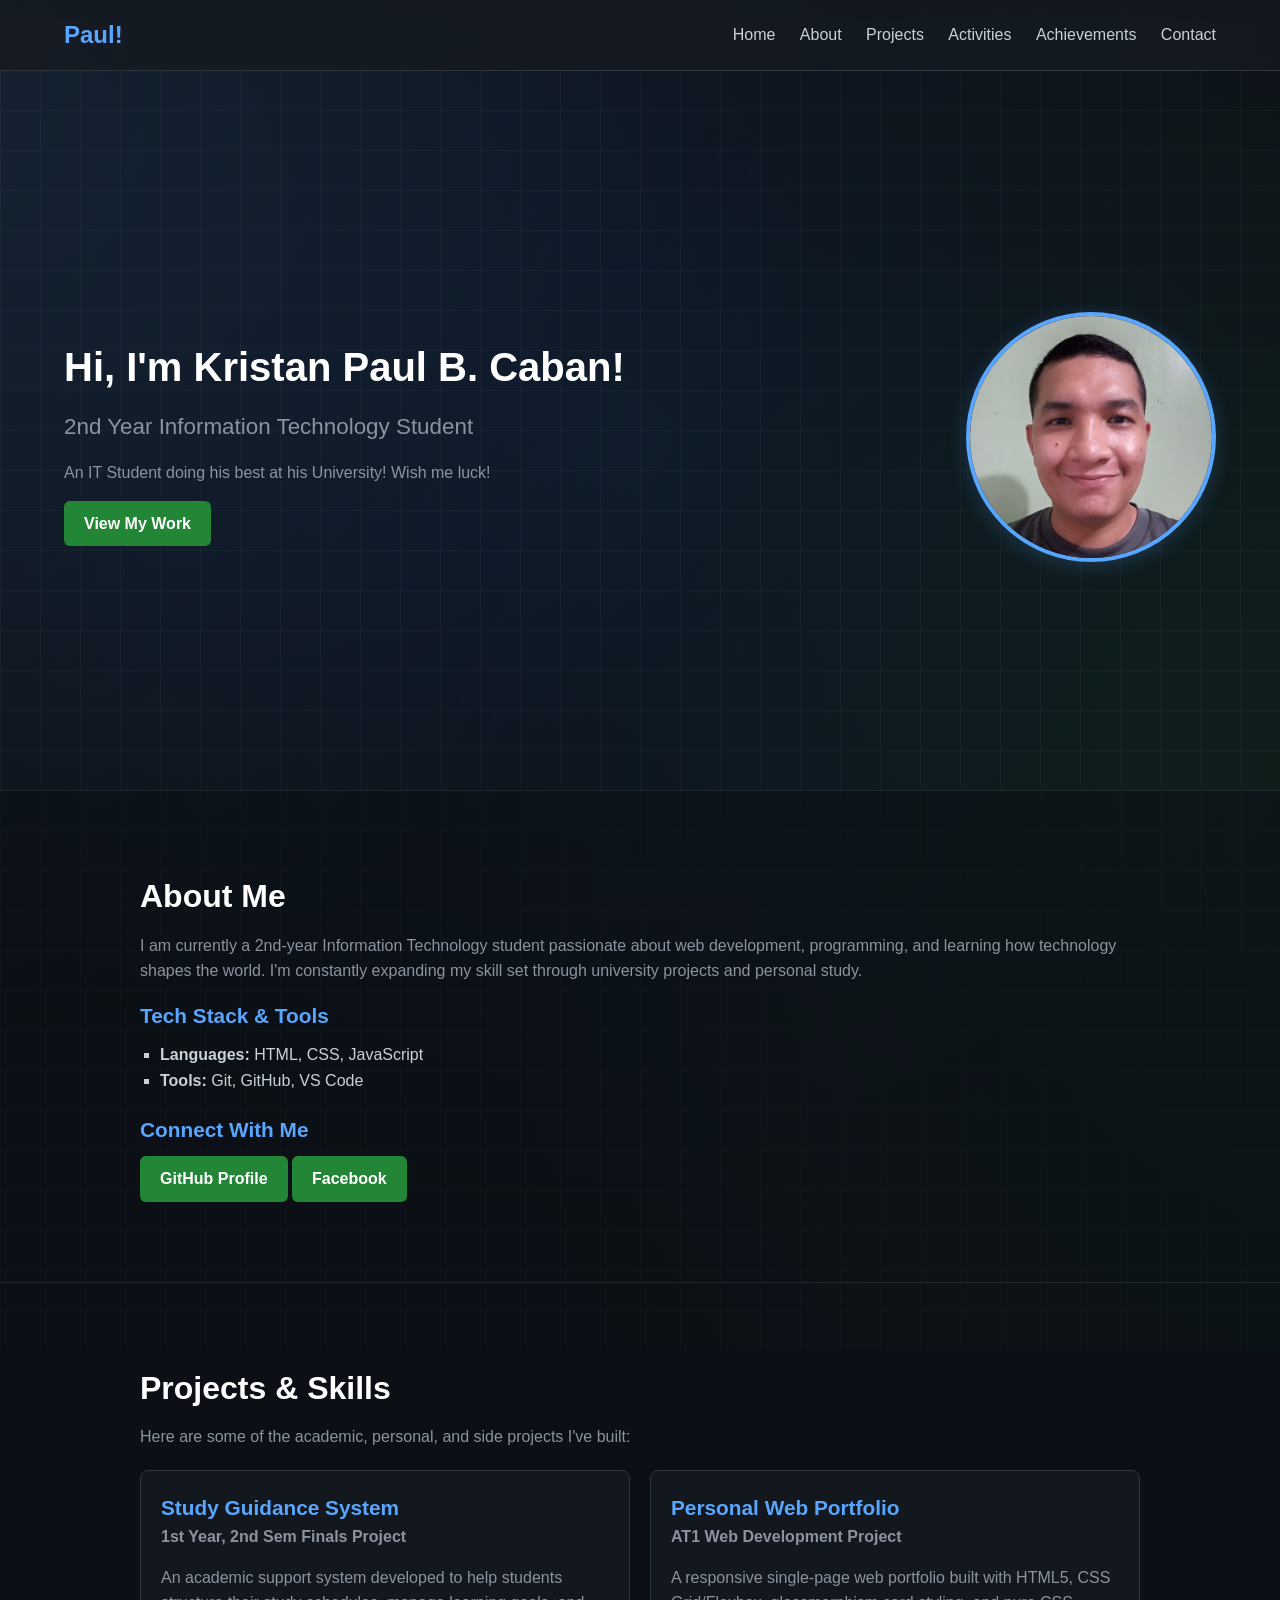
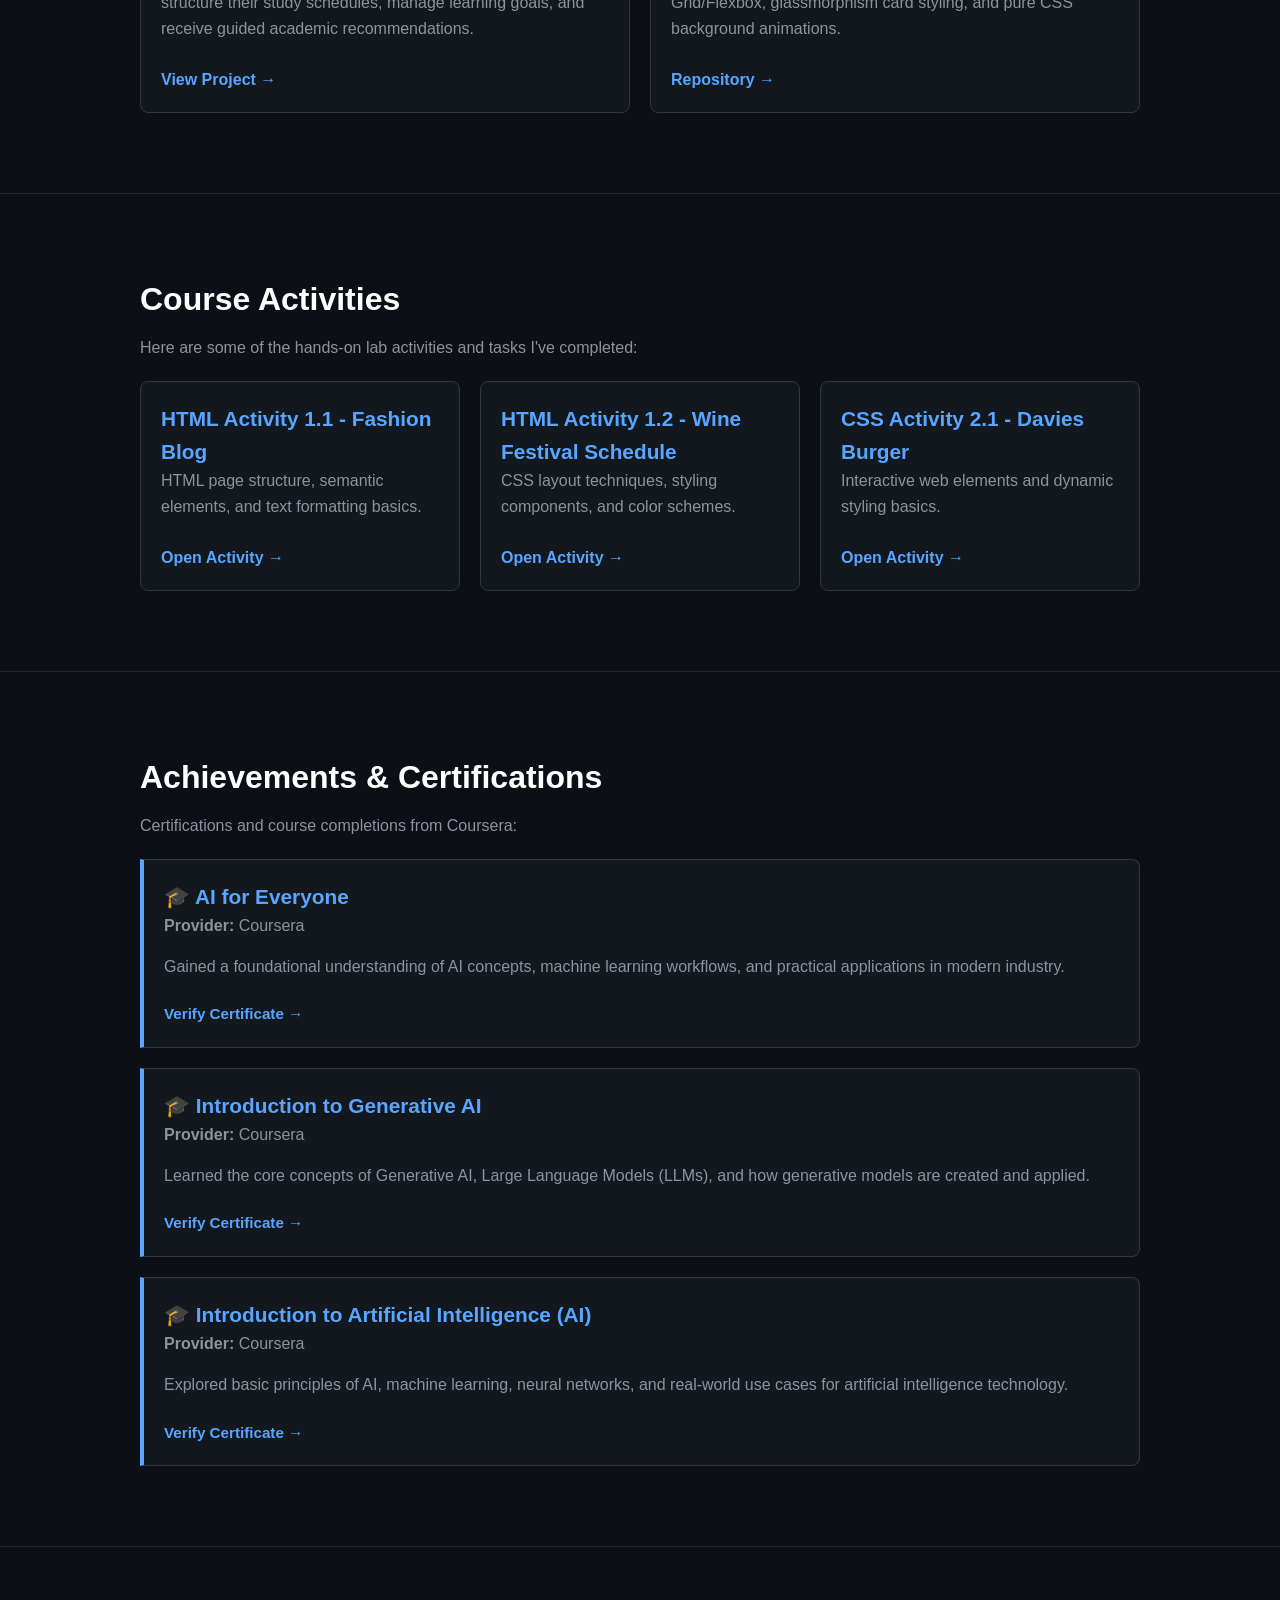
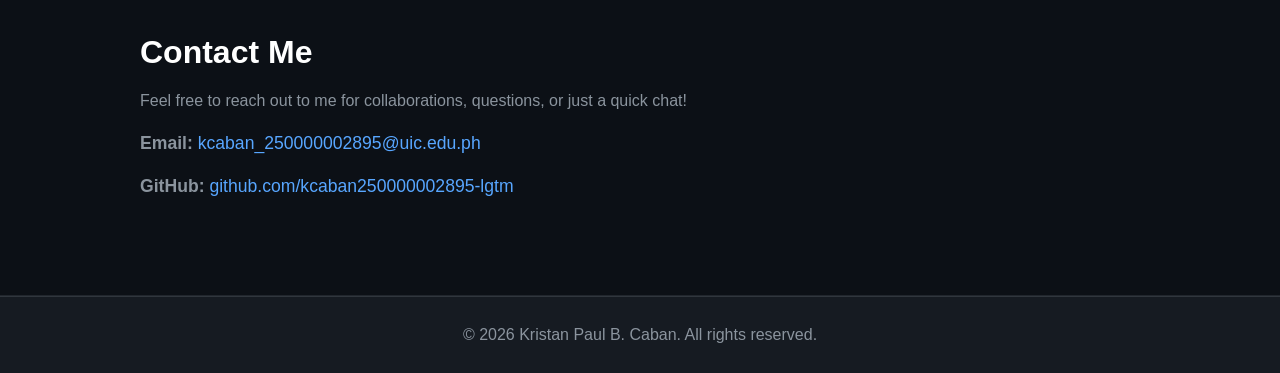
==== index.html @ f0f9d0f1 "Update social links and activity titles in index.html Updated LinkedIn and Facebook links, and modif" ====
<!DOCTYPE html>
<html lang="en">
<head>
  <meta charset="UTF-8" />
  <meta name="viewport" content="width=device-width, initial-scale=1.0" />
  <title>Kristan Paul B. Caban | Portfolio</title>
  <link rel="stylesheet" href="./style.css" />
</head>
<body>

  <header>
    <a href="#home" class="logo">Paul!</a>
 <nav>
   <a href="#home">Home</a>
   <a href="#about">About</a>
   <a href="#projects">Projects</a>
   <a href="#activities">Activities</a>
   <a href="#achievements">Achievements</a>
   <a href="#contact">Contact</a>
 </nav>
  </header>

  <main>
    <section id="home" class="hero-section">
      <div class="hero-text">
        <h1>Hi, I'm Kristan Paul B. Caban!</h1>
        <h3>2nd Year Information Technology Student</h3>
        <p>An IT Student doing his best at his University! Wish me luck!</p>
        <a href="#activities" class="btn">View My Work</a>
      </div>

      <div class="hero-image">
        <img src="unnamed.jpg" alt="Kristan Paul B. Caban Profile Picture" />
      </div>
    </section>

<section id="about" class="content-section">
  <div class="container">
    <h2>About Me</h2>
    <p>
      I am currently a 2nd-year Information Technology student passionate about web development, 
      programming, and learning how technology shapes the world. I'm constantly expanding my skill 
      set through university projects and personal study.
    </p>
    
    <h3>Tech Stack & Tools</h3>
    <ul class="skills-list">
      <li><strong>Languages:</strong> HTML, CSS, JavaScript</li>
      <li><strong>Tools:</strong> Git, GitHub, VS Code</li>
    </ul>

    <h3 style="margin-top: 20px;">Connect With Me</h3>
    <div class="social-links" style="margin-top: 10px;">
      <a href="https://github.com/kcaban250000002895-lgtm" target="_blank" rel="noopener noreferrer" class="btn">GitHub Profile</a>
      <a href="https://www.facebook.com/profile.php?id=100044479037704" target="_blank" rel="noopener noreferrer" class="btn">Facebook</a>
    </div>
  </div>
</section>

    <section id="projects" class="content-section">
      <div class="container">
        <h2>Projects & Skills</h2>
        <p>Here are some of the academic, personal, and side projects I've built:</p>

        <div class="card-grid">
          <div class="card">
            <h3>Study Guidance System</h3>
            <p><strong>1st Year, 2nd Sem Finals Project</strong></p>
            <p>An academic support system developed to help students structure their study schedules, manage learning goals, and receive guided academic recommendations.</p>
            <a href="https://github.com/kcaban250000002895-lgtm" target="_blank" rel="noopener noreferrer" class="card-btn">View Project &rarr;</a>
          </div>

          <div class="card">
            <h3>Personal Web Portfolio</h3>
            <p><strong>AT1 Web Development Project</strong></p>
            <p>A responsive single-page web portfolio built with HTML5, CSS Grid/Flexbox, glassmorphism card styling, and pure CSS background animations.</p>
            <a href="https://github.com/kcaban250000002895-lgtm/kcaban250000002895-lgtm.github.io" target="_blank" rel="noopener noreferrer" class="card-btn">Repository &rarr;</a>
          </div>
        </div>
      </div>
    </section>

    <section id="activities" class="content-section">
      <div class="container">
        <h2>Course Activities</h2>
        <p>Here are some of the hands-on lab activities and tasks I've completed:</p>
        
        <div class="card-grid">
          <div class="card">
            <h3>HTML Activity 1.1 - Fashion Blog</h3>
            <p>HTML page structure, semantic elements, and text formatting basics.</p>
            <a href="https://kcaban250000002895-lgtm.github.io/Activity1.1/Fashion/index.html" class="card-btn">Open Activity &rarr;</a>
          </div>

          <div class="card">
            <h3>HTML Activity 1.2 - Wine Festival Schedule</h3>
            <p>CSS layout techniques, styling components, and color schemes.</p>
            <a href="https://kcaban250000002895-lgtm.github.io/Activity%201.2/Wine%20Festival%20Schedule/index.html" class="card-btn">Open Activity &rarr;</a>
          </div>

          <div class="card">
            <h3>CSS Activity 2.1 - Davies Burger</h3>
            <p>Interactive web elements and dynamic styling basics.</p>
            <a href="https://kcaban250000002895-lgtm.github.io/Activity2.1/Burger/index.html" class="card-btn">Open Activity &rarr;</a>
          </div>
        </div>
      </div>
    </section>

    <section id="achievements" class="content-section">
      <div class="container">
        <h2>Achievements & Certifications</h2>
        <p>Certifications and course completions from Coursera:</p>

        <div class="achievement-list">
          <div class="achievement-item">
            <h3>
              🎓 <a href="https://www.coursera.org/account/accomplishments/verify/S4C02FJ1KQ6S" target="_blank" rel="noopener noreferrer">AI for Everyone</a>
            </h3>
            <p><strong>Provider:</strong> Coursera</p>
            <p>Gained a foundational understanding of AI concepts, machine learning workflows, and practical applications in modern industry.</p>
            <a href="https://www.coursera.org/account/accomplishments/verify/S4C02FJ1KQ6S" target="_blank" rel="noopener noreferrer" class="cert-link">Verify Certificate &rarr;</a>
          </div>

          <!-- Achievement 2 -->
          <div class="achievement-item">
            <h3>
              🎓 <a href="https://www.coursera.org/account/accomplishments/verify/IRCMK0K3L8IO" target="_blank" rel="noopener noreferrer">Introduction to Generative AI</a>
            </h3>
            <p><strong>Provider:</strong> Coursera</p>
            <p>Learned the core concepts of Generative AI, Large Language Models (LLMs), and how generative models are created and applied.</p>
            <a href="https://www.coursera.org/account/accomplishments/verify/IRCMK0K3L8IO" target="_blank" rel="noopener noreferrer" class="cert-link">Verify Certificate &rarr;</a>
          </div>

          <div class="achievement-item">
            <h3>
              🎓 <a href="https://www.coursera.org/account/accomplishments/verify/U1JUMYOT93KO" target="_blank" rel="noopener noreferrer">Introduction to Artificial Intelligence (AI)</a>
            </h3>
            <p><strong>Provider:</strong> Coursera</p>
            <p>Explored basic principles of AI, machine learning, neural networks, and real-world use cases for artificial intelligence technology.</p>
            <a href="https://www.coursera.org/account/accomplishments/verify/U1JUMYOT93KO" target="_blank" rel="noopener noreferrer" class="cert-link">Verify Certificate &rarr;</a>
          </div>
        </div>
      </div>
    </section>

    <section id="contact" class="content-section">
      <div class="container">
        <h2>Contact Me</h2>
        <p>Feel free to reach out to me for collaborations, questions, or just a quick chat!</p>
        
        <div class="contact-info">
          <p><strong>Email:</strong> <a href="mailto:kcaban_250000002895@uic.edu.ph">kcaban_250000002895@uic.edu.ph</a></p>
          <p><strong>GitHub:</strong> <a href="https://github.com/kcaban250000002895-lgtm" target="_blank" rel="noopener noreferrer">github.com/kcaban250000002895-lgtm</a></p>
        </div>
      </div>
    </section>
  </main>

  <footer>
    <p>&copy; 2026 Kristan Paul B. Caban. All rights reserved.</p>
  </footer>

</body>
</html>
---- style.css ----
* {
  margin: 0;
  padding: 0;
  box-sizing: border-box;
}

html {
  scroll-behavior: smooth;
  font-family: 'Segoe UI', Tahoma, Geneva, Verdana, sans-serif;
  color: #c9d1d9;
}

body {
  line-height: 1.6;
  background-color: #0d1117;
  position: relative;
  overflow-x: hidden;
}

body::before {
  content: '';
  position: fixed;
  top: -50%;
  left: -50%;
  width: 200%;
  height: 200%;
  z-index: -1;
  background: 
    radial-gradient(circle at 20% 30%, rgba(88, 166, 255, 0.12) 0%, transparent 40%),
    radial-gradient(circle at 80% 70%, rgba(35, 134, 54, 0.12) 0%, transparent 40%),
    radial-gradient(circle at 50% 50%, rgba(31, 111, 235, 0.08) 0%, transparent 50%),
    linear-gradient(rgba(255, 255, 255, 0.03) 1px, transparent 1px),
    linear-gradient(90deg, rgba(255, 255, 255, 0.03) 1px, transparent 1px);
  background-size: 100% 100%, 100% 100%, 100% 100%, 40px 40px, 40px 40px;
  animation: moveBackground 25s linear infinite;
}

@keyframes moveBackground {
  0% {
    transform: translate(0, 0) rotate(0deg);
  }
  50% {
    transform: translate(-30px, 20px) rotate(1deg);
  }
  100% {
    transform: translate(0, 0) rotate(0deg);
  }
}

.container {
  max-width: 1000px;
  margin: 0 auto;
}


h1, h2, h3 {
  color: #ffffff;
}

h2 {
  font-size: 2rem;
  margin-bottom: 10px;
}

h3 {
  font-size: 1.3rem;
  color: #58a6ff;
}

p {
  margin-bottom: 15px;
  color: #8b949e;
}

header {
  position: sticky;
  top: 0;
  background-color: rgba(22, 27, 34, 0.85); 
  backdrop-filter: blur(10px); 
  display: flex;
  justify-content: space-between;
  align-items: center;
  padding: 1rem 5%;
  border-bottom: 1px solid #30363d;
  z-index: 1000;
}

header .logo {
  font-size: 1.5rem;
  font-weight: bold;
  text-decoration: none;
  color: #58a6ff;
}

nav a {
  margin-left: 20px;
  text-decoration: none;
  color: #c9d1d9;
  font-weight: 500;
  transition: color 0.2s ease;
}

nav a:hover {
  color: #58a6ff;
}

.content-section {
  padding: 80px 20px;
  border-bottom: 1px solid #21262d;
  background-color: rgba(13, 17, 23, 0.6);
}

.hero-section {
  display: flex;
  align-items: center;
  justify-content: space-between;
  padding: 100px 5% 80px;
  min-height: 80vh;
  border-bottom: 1px solid #21262d;
}

.hero-text {
  max-width: 600px;
}

.hero-text h1 {
  font-size: 2.5rem;
  margin-bottom: 10px;
  color: #ffffff;
}

.hero-text h3 {
  font-size: 1.4rem;
  color: #8b949e;
  font-weight: 400;
  margin-bottom: 15px;
}

.hero-image img {
  width: 250px;
  height: 250px;
  border-radius: 50%;
  object-fit: cover;
  border: 4px solid #58a6ff;
  box-shadow: 0 4px 20px rgba(88, 166, 255, 0.2);
}

.btn {
  display: inline-block;
  padding: 10px 20px;
  background-color: #238636;
  color: #ffffff;
  text-decoration: none;
  border-radius: 6px;
  font-weight: bold;
  transition: background-color 0.2s ease, transform 0.2s ease;
}

.btn:hover {
  background-color: #2ea043;
  transform: translateY(-2px);
}

.skills-list {
  list-style-type: square;
  margin-left: 20px;
  margin-top: 10px;
  color: #c9d1d9;
}

.card-grid {
  display: grid;
  grid-template-columns: repeat(auto-fit, minmax(250px, 1fr));
  gap: 20px;
  margin-top: 20px;
}

.card {
  border: 1px solid #30363d;
  border-radius: 8px;
  padding: 20px;
  background-color: rgba(22, 27, 34, 0.85);
  backdrop-filter: blur(5px);
  transition: transform 0.2s ease, box-shadow 0.2s ease, border-color 0.2s ease;
}

.card:hover {
  transform: translateY(-4px);
  border-color: #58a6ff;
  box-shadow: 0 4px 16px rgba(88, 166, 255, 0.15);
}

.card-btn {
  display: inline-block;
  margin-top: 10px;
  text-decoration: none;
  font-weight: bold;
  color: #58a6ff;
}

/* --- Achievements Section --- */
.achievement-list {
  display: flex;
  flex-direction: column;
  gap: 20px;
  margin-top: 20px;
}

.achievement-item {
  border-left: 4px solid #58a6ff;
  background: rgba(22, 27, 34, 0.85);
  border-top: 1px solid #30363d;
  border-right: 1px solid #30363d;
  border-bottom: 1px solid #30363d;
  padding: 20px;
  border-radius: 0 8px 8px 0;
  backdrop-filter: blur(5px);
}

.achievement-item h3 a {
  color: #58a6ff;
  text-decoration: none;
}

.achievement-item h3 a:hover {
  text-decoration: underline;
}

.cert-link {
  display: inline-block;
  margin-top: 8px;
  font-size: 0.95rem;
  font-weight: bold;
  color: #58a6ff;
  text-decoration: none;
}

.cert-link:hover {
  text-decoration: underline;
}

.contact-info p {
  font-size: 1.1rem;
}

.contact-info a {
  color: #58a6ff;
  text-decoration: none;
}

.contact-info a:hover {
  text-decoration: underline;
}

footer {
  text-align: center;
  padding: 25px;
  background-color: #161b22;
  border-top: 1px solid #30363d;
}

footer p {
  color: #8b949e;
  margin: 0;
}

@media (max-width: 768px) {
  .hero-section {
    flex-direction: column-reverse;
    text-align: center;
    padding-top: 40px;
  }

  .hero-image {
    margin-bottom: 20px;
  }

  header {
    flex-direction: column;
    gap: 10px;
  }

  nav a {
    margin: 0 8px;
  }
}
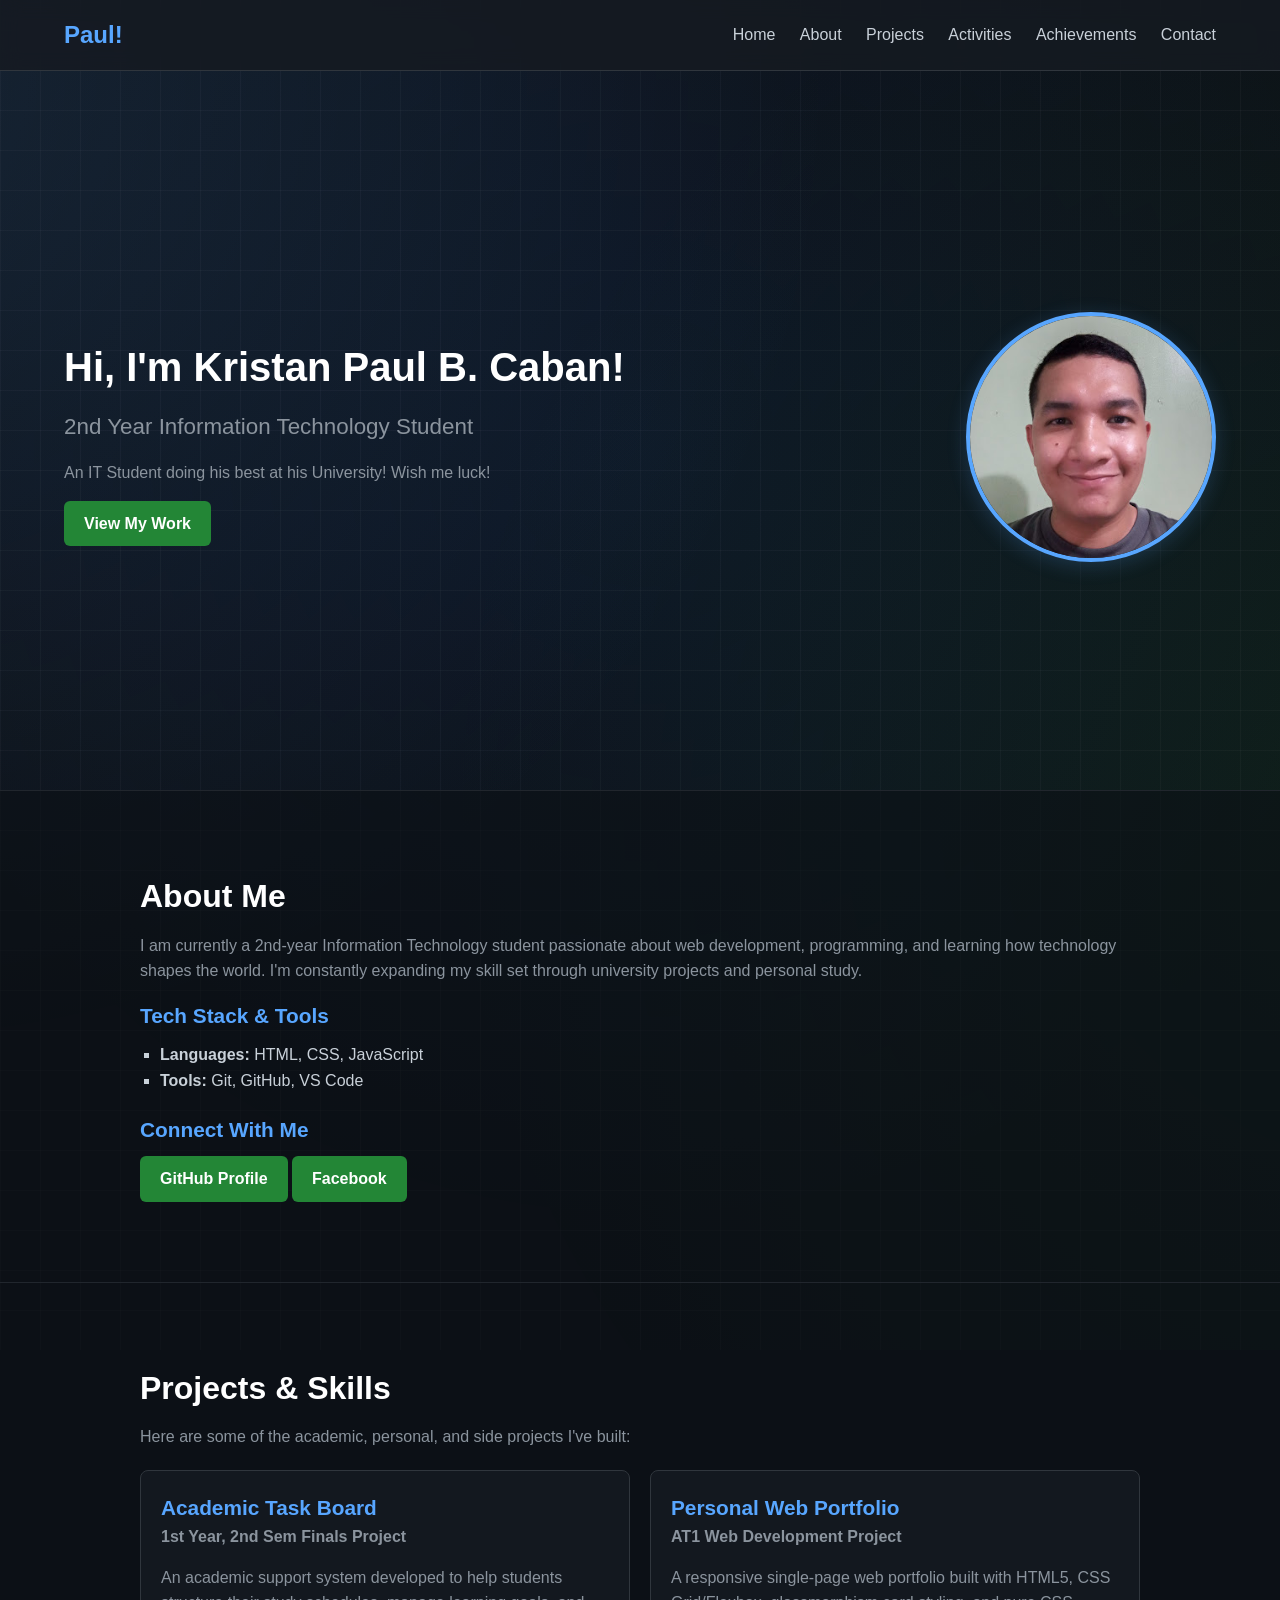
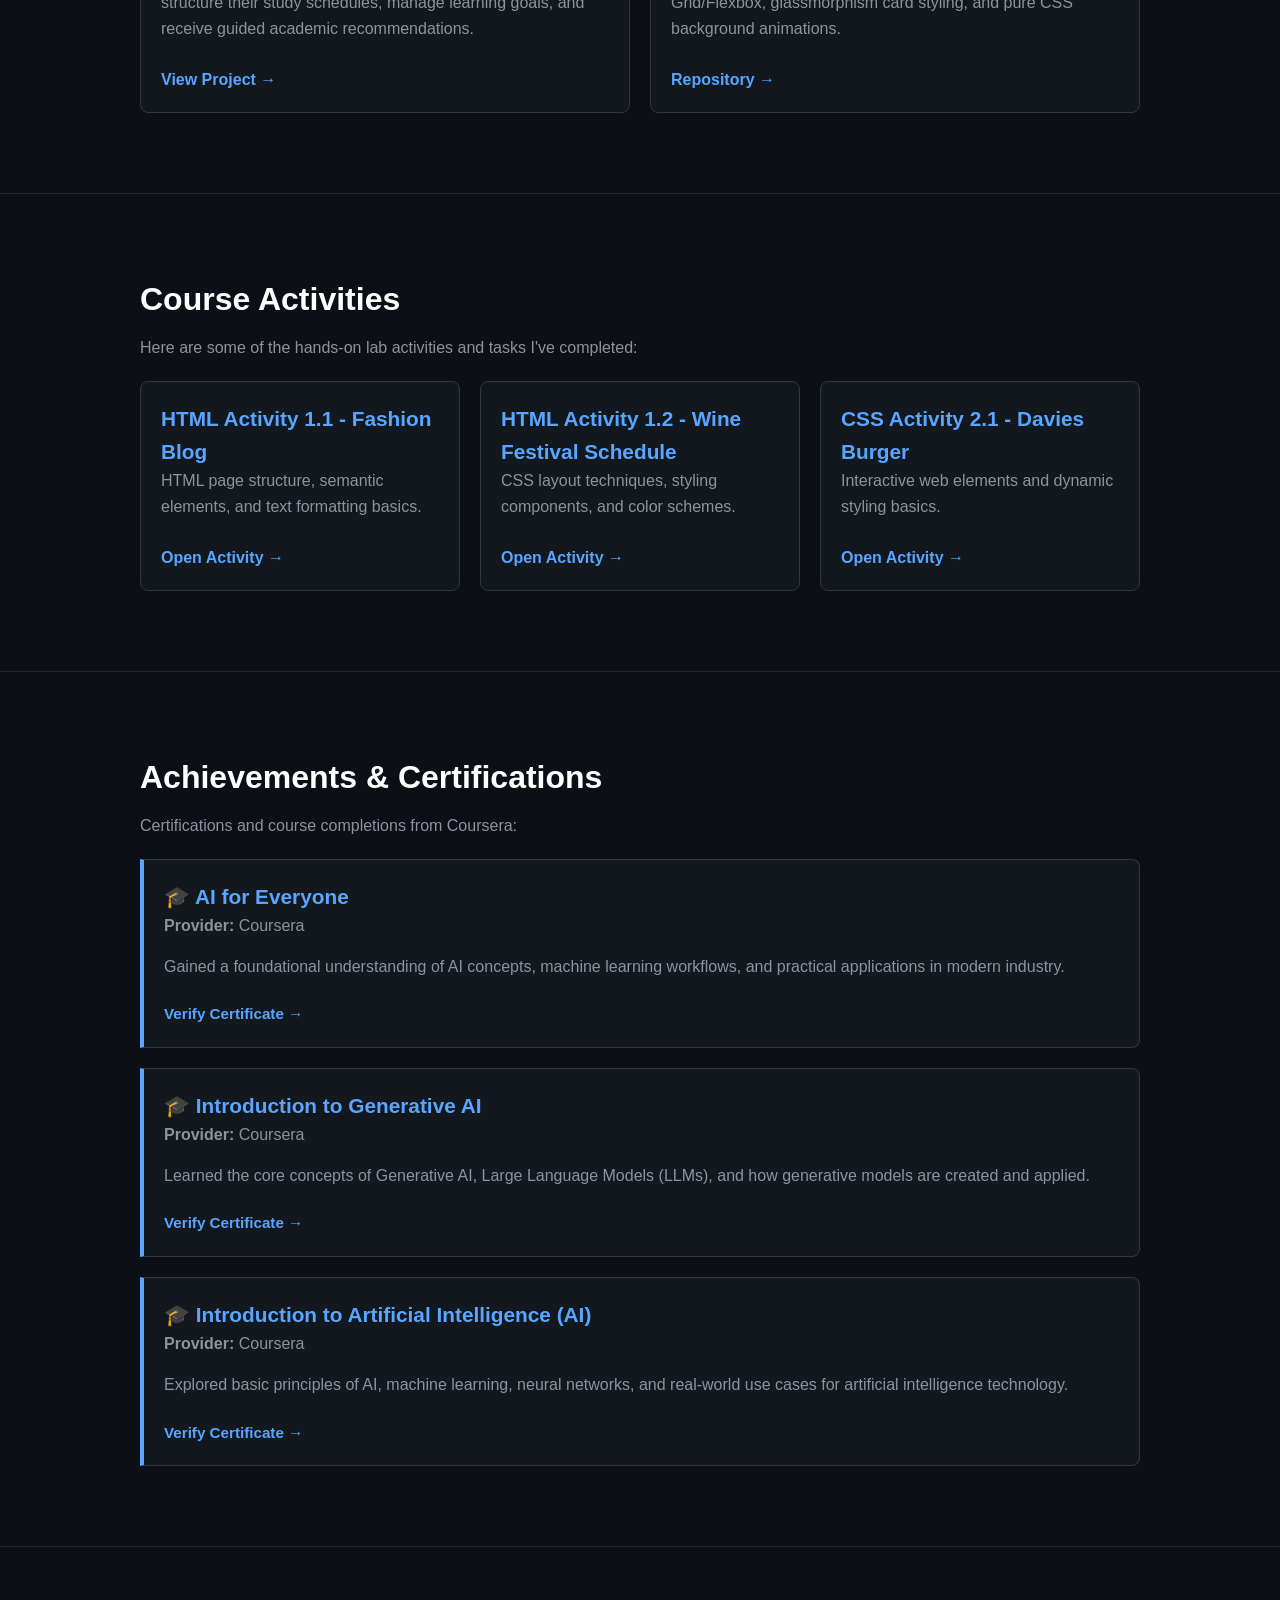
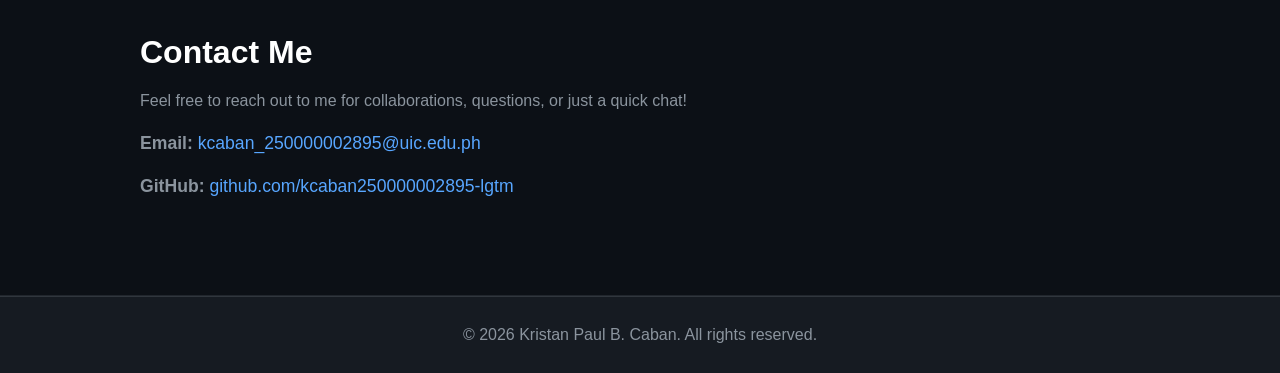
==== commit a0f2df11: "Update index.html" ====
--- a/index.html
+++ b/index.html
@@ -64,10 +64,10 @@
 
         <div class="card-grid">
           <div class="card">
-            <h3>Study Guidance System</h3>
+            <h3>Academic Task Board</h3>
             <p><strong>1st Year, 2nd Sem Finals Project</strong></p>
             <p>An academic support system developed to help students structure their study schedules, manage learning goals, and receive guided academic recommendations.</p>
-            <a href="https://github.com/kcaban250000002895-lgtm" target="_blank" rel="noopener noreferrer" class="card-btn">View Project &rarr;</a>
+            <a href="java_ZqOhqrMocG.png" target="_blank" rel="noopener noreferrer" class="card-btn">View Project &rarr;</a>
           </div>
 
           <div class="card">
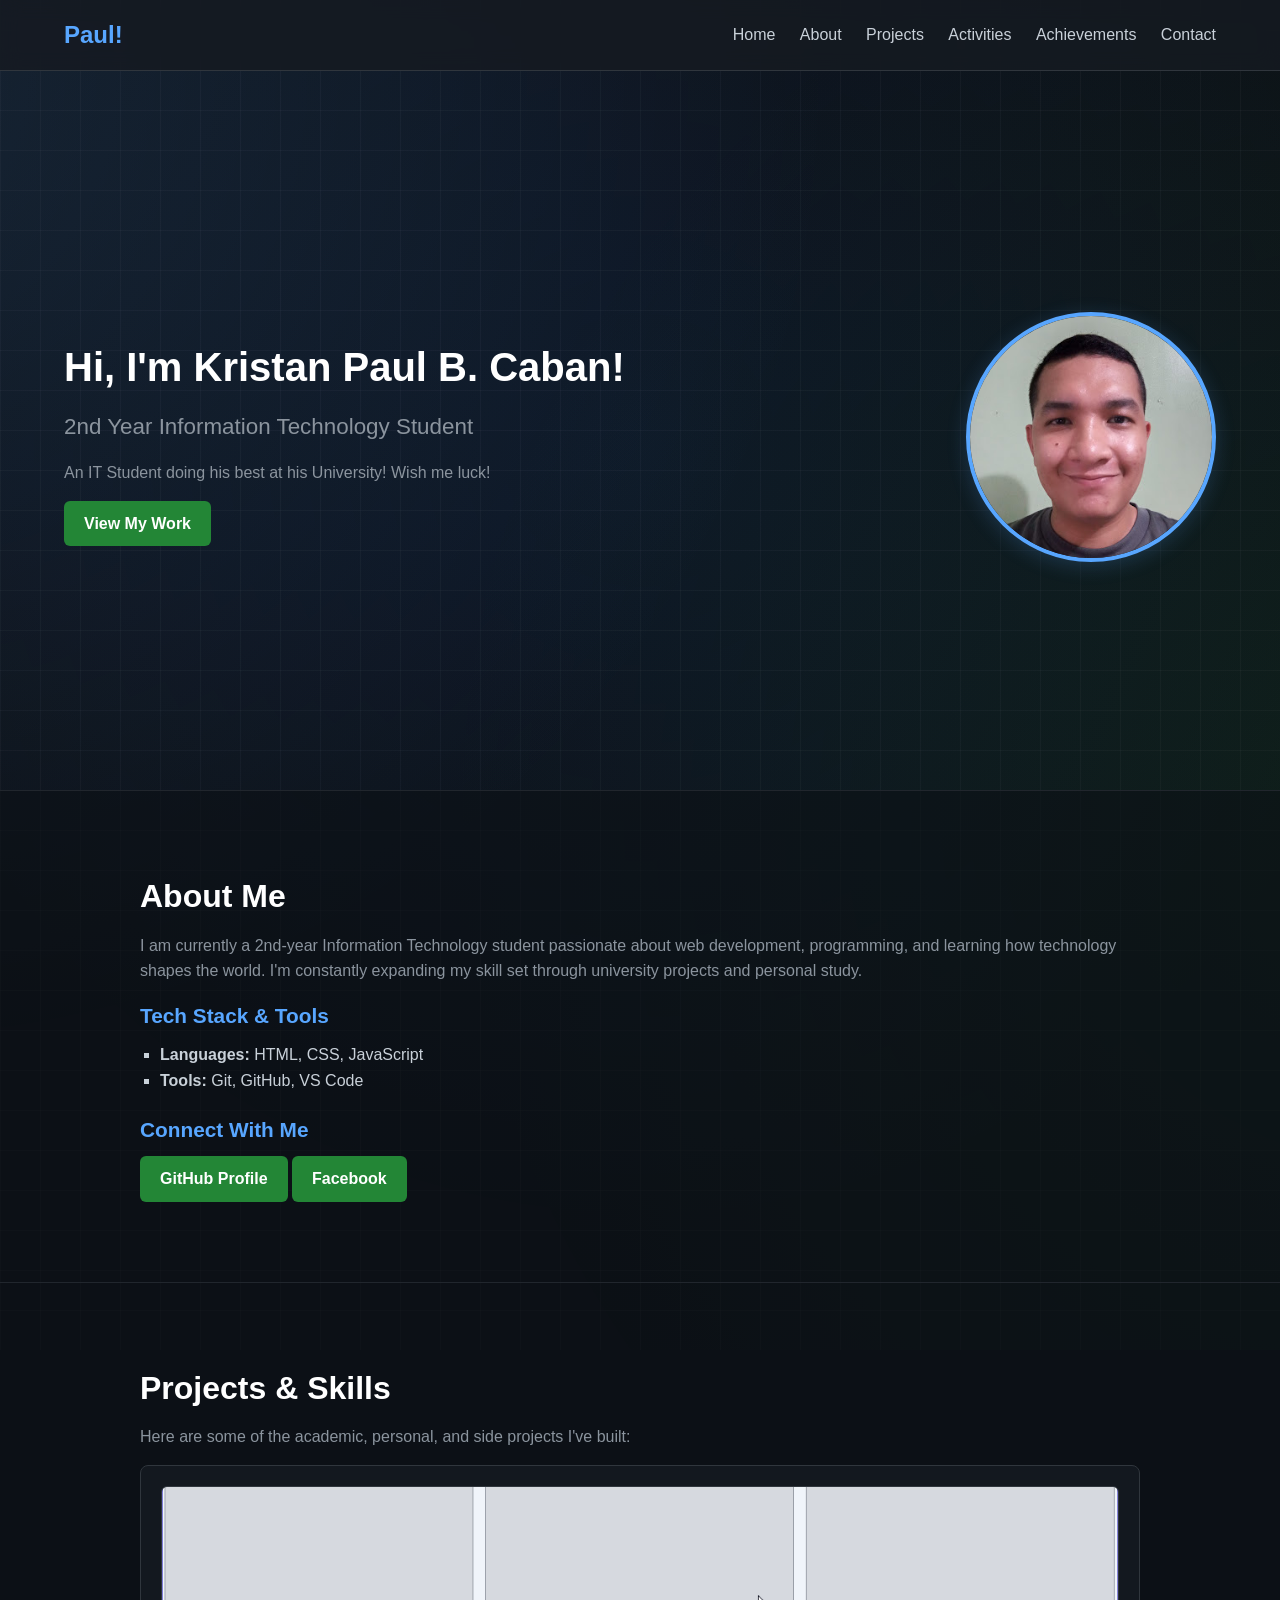
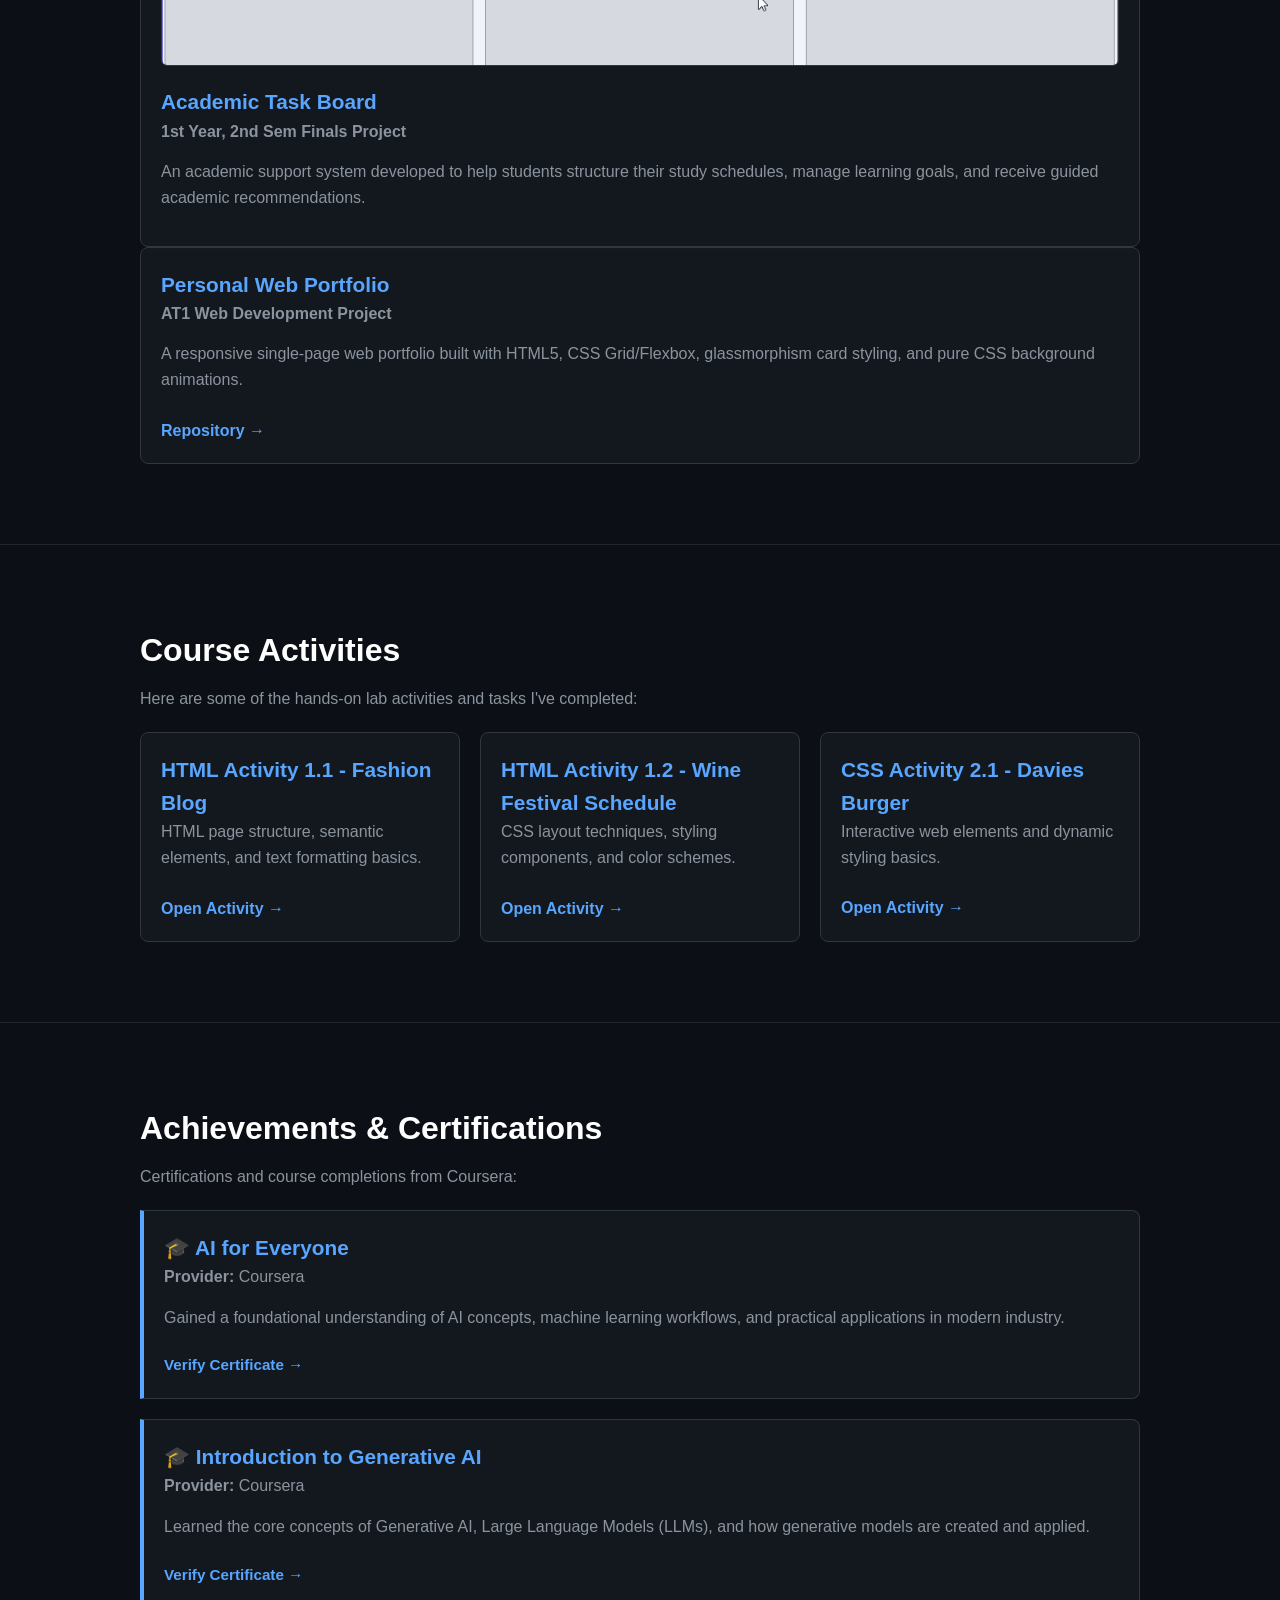
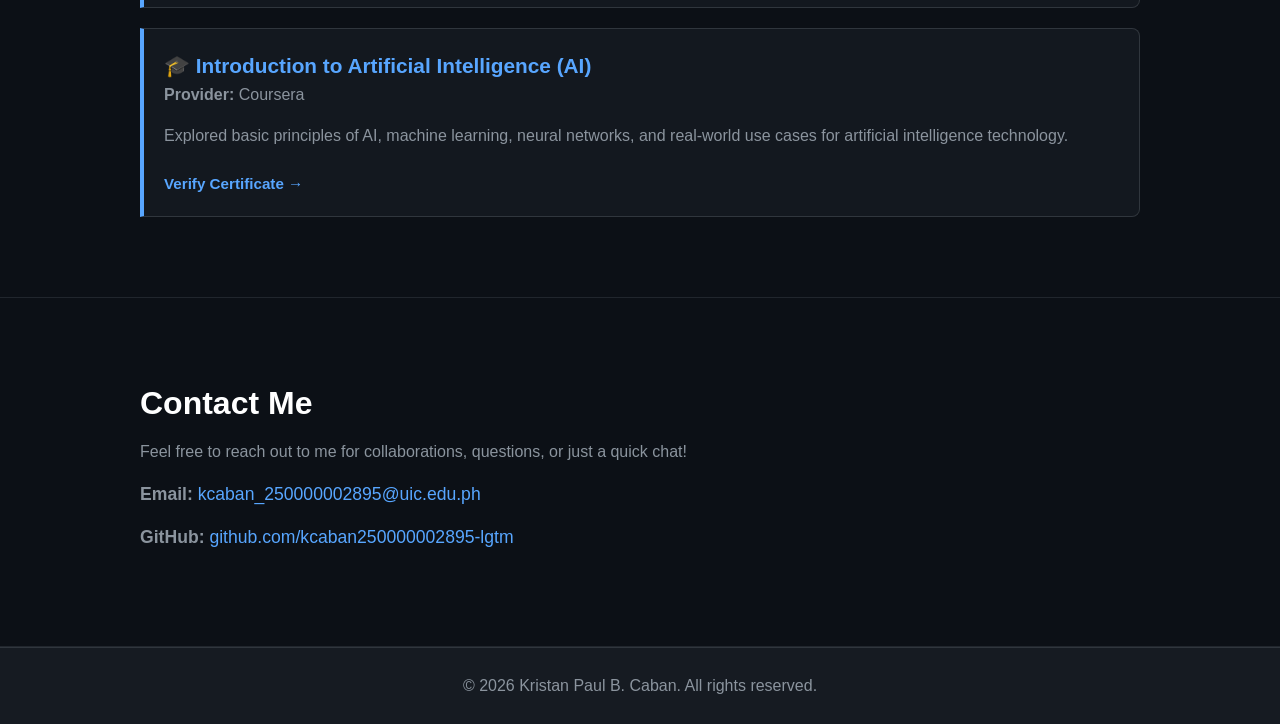
==== commit 87828844: "Same for this one too." ====
--- a/index.html
+++ b/index.html
@@ -4,7 +4,7 @@
   <meta charset="UTF-8" />
   <meta name="viewport" content="width=device-width, initial-scale=1.0" />
   <title>Kristan Paul B. Caban | Portfolio</title>
-  <link rel="stylesheet" href="./style.css" />
+  <link rel="stylesheet" href="assets/style.css" />
 </head>
 <body>
 
@@ -30,7 +30,7 @@
       </div>
 
       <div class="hero-image">
-        <img src="unnamed.jpg" alt="Kristan Paul B. Caban Profile Picture" />
+        <img src="assets/unnamed.jpg" alt="Kristan Paul B. Caban Profile Picture" />
       </div>
     </section>
 
@@ -62,13 +62,14 @@
         <h2>Projects & Skills</h2>
         <p>Here are some of the academic, personal, and side projects I've built:</p>
 
-        <div class="card-grid">
-          <div class="card">
-            <h3>Academic Task Board</h3>
-            <p><strong>1st Year, 2nd Sem Finals Project</strong></p>
-            <p>An academic support system developed to help students structure their study schedules, manage learning goals, and receive guided academic recommendations.</p>
-            <a href="java_ZqOhqrMocG.png" target="_blank" rel="noopener noreferrer" class="card-btn">View Project &rarr;</a>
-          </div>
+      <div class="card">
+          <a href="assets/java_ZqOhqrMocG.png" target="_blank" rel="noopener noreferrer">
+          <img src="assets/java_ZqOhqrMocG.png" alt="Academic Task Board Preview" class="card-img" />
+        </a>
+        <h3>Academic Task Board</h3>
+          <p><strong>1st Year, 2nd Sem Finals Project</strong></p>
+          <p>An academic support system developed to help students structure their study schedules, manage learning goals, and receive guided academic recommendations.</p>
+      </div>
 
           <div class="card">
             <h3>Personal Web Portfolio</h3>
@@ -122,7 +123,6 @@
             <a href="https://www.coursera.org/account/accomplishments/verify/S4C02FJ1KQ6S" target="_blank" rel="noopener noreferrer" class="cert-link">Verify Certificate &rarr;</a>
           </div>
 
-          <!-- Achievement 2 -->
           <div class="achievement-item">
             <h3>
               🎓 <a href="https://www.coursera.org/account/accomplishments/verify/IRCMK0K3L8IO" target="_blank" rel="noopener noreferrer">Introduction to Generative AI</a>
--- a/assets/style.css
+++ b/assets/style.css
@@ -0,0 +1,299 @@
+* {
+  margin: 0;
+  padding: 0;
+  box-sizing: border-box;
+}
+
+html {
+  scroll-behavior: smooth;
+  font-family: 'Segoe UI', Tahoma, Geneva, Verdana, sans-serif;
+  color: #c9d1d9;
+}
+
+body {
+  line-height: 1.6;
+  background-color: #0d1117;
+  position: relative;
+  overflow-x: hidden;
+}
+
+body::before {
+  content: '';
+  position: fixed;
+  top: -50%;
+  left: -50%;
+  width: 200%;
+  height: 200%;
+  z-index: -1;
+  background: 
+    radial-gradient(circle at 20% 30%, rgba(88, 166, 255, 0.12) 0%, transparent 40%),
+    radial-gradient(circle at 80% 70%, rgba(35, 134, 54, 0.12) 0%, transparent 40%),
+    radial-gradient(circle at 50% 50%, rgba(31, 111, 235, 0.08) 0%, transparent 50%),
+    linear-gradient(rgba(255, 255, 255, 0.03) 1px, transparent 1px),
+    linear-gradient(90deg, rgba(255, 255, 255, 0.03) 1px, transparent 1px);
+  background-size: 100% 100%, 100% 100%, 100% 100%, 40px 40px, 40px 40px;
+  animation: moveBackground 25s linear infinite;
+}
+
+@keyframes moveBackground {
+  0% {
+    transform: translate(0, 0) rotate(0deg);
+  }
+  50% {
+    transform: translate(-30px, 20px) rotate(1deg);
+  }
+  100% {
+    transform: translate(0, 0) rotate(0deg);
+  }
+}
+
+.container {
+  max-width: 1000px;
+  margin: 0 auto;
+}
+
+
+h1, h2, h3 {
+  color: #ffffff;
+}
+
+h2 {
+  font-size: 2rem;
+  margin-bottom: 10px;
+}
+
+h3 {
+  font-size: 1.3rem;
+  color: #58a6ff;
+}
+
+p {
+  margin-bottom: 15px;
+  color: #8b949e;
+}
+
+header {
+  position: sticky;
+  top: 0;
+  background-color: rgba(22, 27, 34, 0.85); 
+  backdrop-filter: blur(10px); 
+  display: flex;
+  justify-content: space-between;
+  align-items: center;
+  padding: 1rem 5%;
+  border-bottom: 1px solid #30363d;
+  z-index: 1000;
+}
+
+header .logo {
+  font-size: 1.5rem;
+  font-weight: bold;
+  text-decoration: none;
+  color: #58a6ff;
+}
+
+nav a {
+  margin-left: 20px;
+  text-decoration: none;
+  color: #c9d1d9;
+  font-weight: 500;
+  transition: color 0.2s ease;
+}
+
+nav a:hover {
+  color: #58a6ff;
+}
+
+.content-section {
+  padding: 80px 20px;
+  border-bottom: 1px solid #21262d;
+  background-color: rgba(13, 17, 23, 0.6);
+}
+
+.hero-section {
+  display: flex;
+  align-items: center;
+  justify-content: space-between;
+  padding: 100px 5% 80px;
+  min-height: 80vh;
+  border-bottom: 1px solid #21262d;
+}
+
+.hero-text {
+  max-width: 600px;
+}
+
+.hero-text h1 {
+  font-size: 2.5rem;
+  margin-bottom: 10px;
+  color: #ffffff;
+}
+
+.hero-text h3 {
+  font-size: 1.4rem;
+  color: #8b949e;
+  font-weight: 400;
+  margin-bottom: 15px;
+}
+
+.hero-image img {
+  width: 250px;
+  height: 250px;
+  border-radius: 50%;
+  object-fit: cover;
+  border: 4px solid #58a6ff;
+  box-shadow: 0 4px 20px rgba(88, 166, 255, 0.2);
+}
+
+.btn {
+  display: inline-block;
+  padding: 10px 20px;
+  background-color: #238636;
+  color: #ffffff;
+  text-decoration: none;
+  border-radius: 6px;
+  font-weight: bold;
+  transition: background-color 0.2s ease, transform 0.2s ease;
+}
+
+.btn:hover {
+  background-color: #2ea043;
+  transform: translateY(-2px);
+}
+
+.skills-list {
+  list-style-type: square;
+  margin-left: 20px;
+  margin-top: 10px;
+  color: #c9d1d9;
+}
+
+.card-grid {
+  display: grid;
+  grid-template-columns: repeat(auto-fit, minmax(250px, 1fr));
+  gap: 20px;
+  margin-top: 20px;
+}
+
+.card {
+  border: 1px solid #30363d;
+  border-radius: 8px;
+  padding: 20px;
+  background-color: rgba(22, 27, 34, 0.85);
+  backdrop-filter: blur(5px);
+  transition: transform 0.2s ease, box-shadow 0.2s ease, border-color 0.2s ease;
+}
+
+.card:hover {
+  transform: translateY(-4px);
+  border-color: #58a6ff;
+  box-shadow: 0 4px 16px rgba(88, 166, 255, 0.15);
+}
+
+.card-btn {
+  display: inline-block;
+  margin-top: 10px;
+  text-decoration: none;
+  font-weight: bold;
+  color: #58a6ff;
+}
+
+.card-img {
+  width: 100%;
+  height: 180px;
+  object-fit: cover;
+  border-radius: 6px;
+  margin-bottom: 12px;
+  border: 1px solid #30363d;
+  transition: opacity 0.2s ease;
+}
+
+.card-img:hover {
+  opacity: 0.85;
+}
+
+.achievement-list {
+  display: flex;
+  flex-direction: column;
+  gap: 20px;
+  margin-top: 20px;
+}
+
+.achievement-item {
+  border-left: 4px solid #58a6ff;
+  background: rgba(22, 27, 34, 0.85);
+  border-top: 1px solid #30363d;
+  border-right: 1px solid #30363d;
+  border-bottom: 1px solid #30363d;
+  padding: 20px;
+  border-radius: 0 8px 8px 0;
+  backdrop-filter: blur(5px);
+}
+
+.achievement-item h3 a {
+  color: #58a6ff;
+  text-decoration: none;
+}
+
+.achievement-item h3 a:hover {
+  text-decoration: underline;
+}
+
+.cert-link {
+  display: inline-block;
+  margin-top: 8px;
+  font-size: 0.95rem;
+  font-weight: bold;
+  color: #58a6ff;
+  text-decoration: none;
+}
+
+.cert-link:hover {
+  text-decoration: underline;
+}
+
+.contact-info p {
+  font-size: 1.1rem;
+}
+
+.contact-info a {
+  color: #58a6ff;
+  text-decoration: none;
+}
+
+.contact-info a:hover {
+  text-decoration: underline;
+}
+
+footer {
+  text-align: center;
+  padding: 25px;
+  background-color: #161b22;
+  border-top: 1px solid #30363d;
+}
+
+footer p {
+  color: #8b949e;
+  margin: 0;
+}
+
+@media (max-width: 768px) {
+  .hero-section {
+    flex-direction: column-reverse;
+    text-align: center;
+    padding-top: 40px;
+  }
+
+  .hero-image {
+    margin-bottom: 20px;
+  }
+
+  header {
+    flex-direction: column;
+    gap: 10px;
+  }
+
+  nav a {
+    margin: 0 8px;
+  }
+}
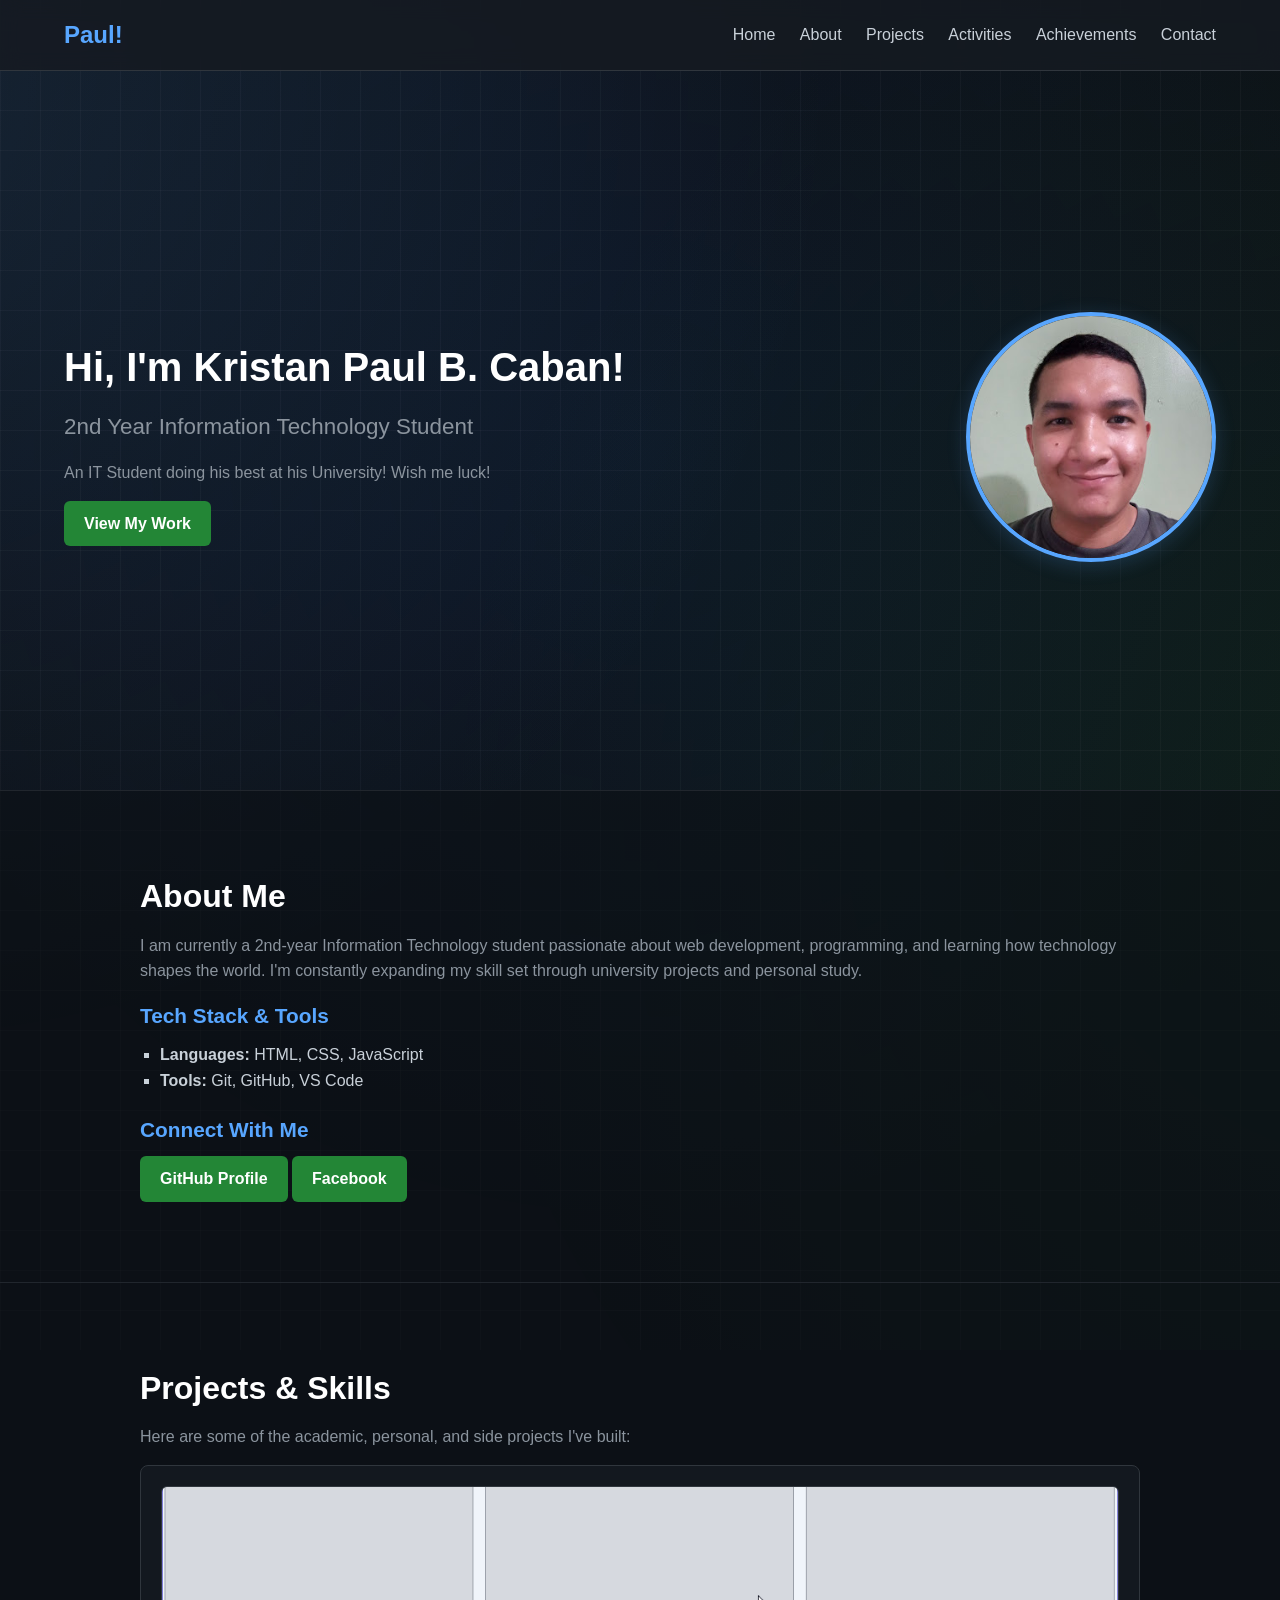
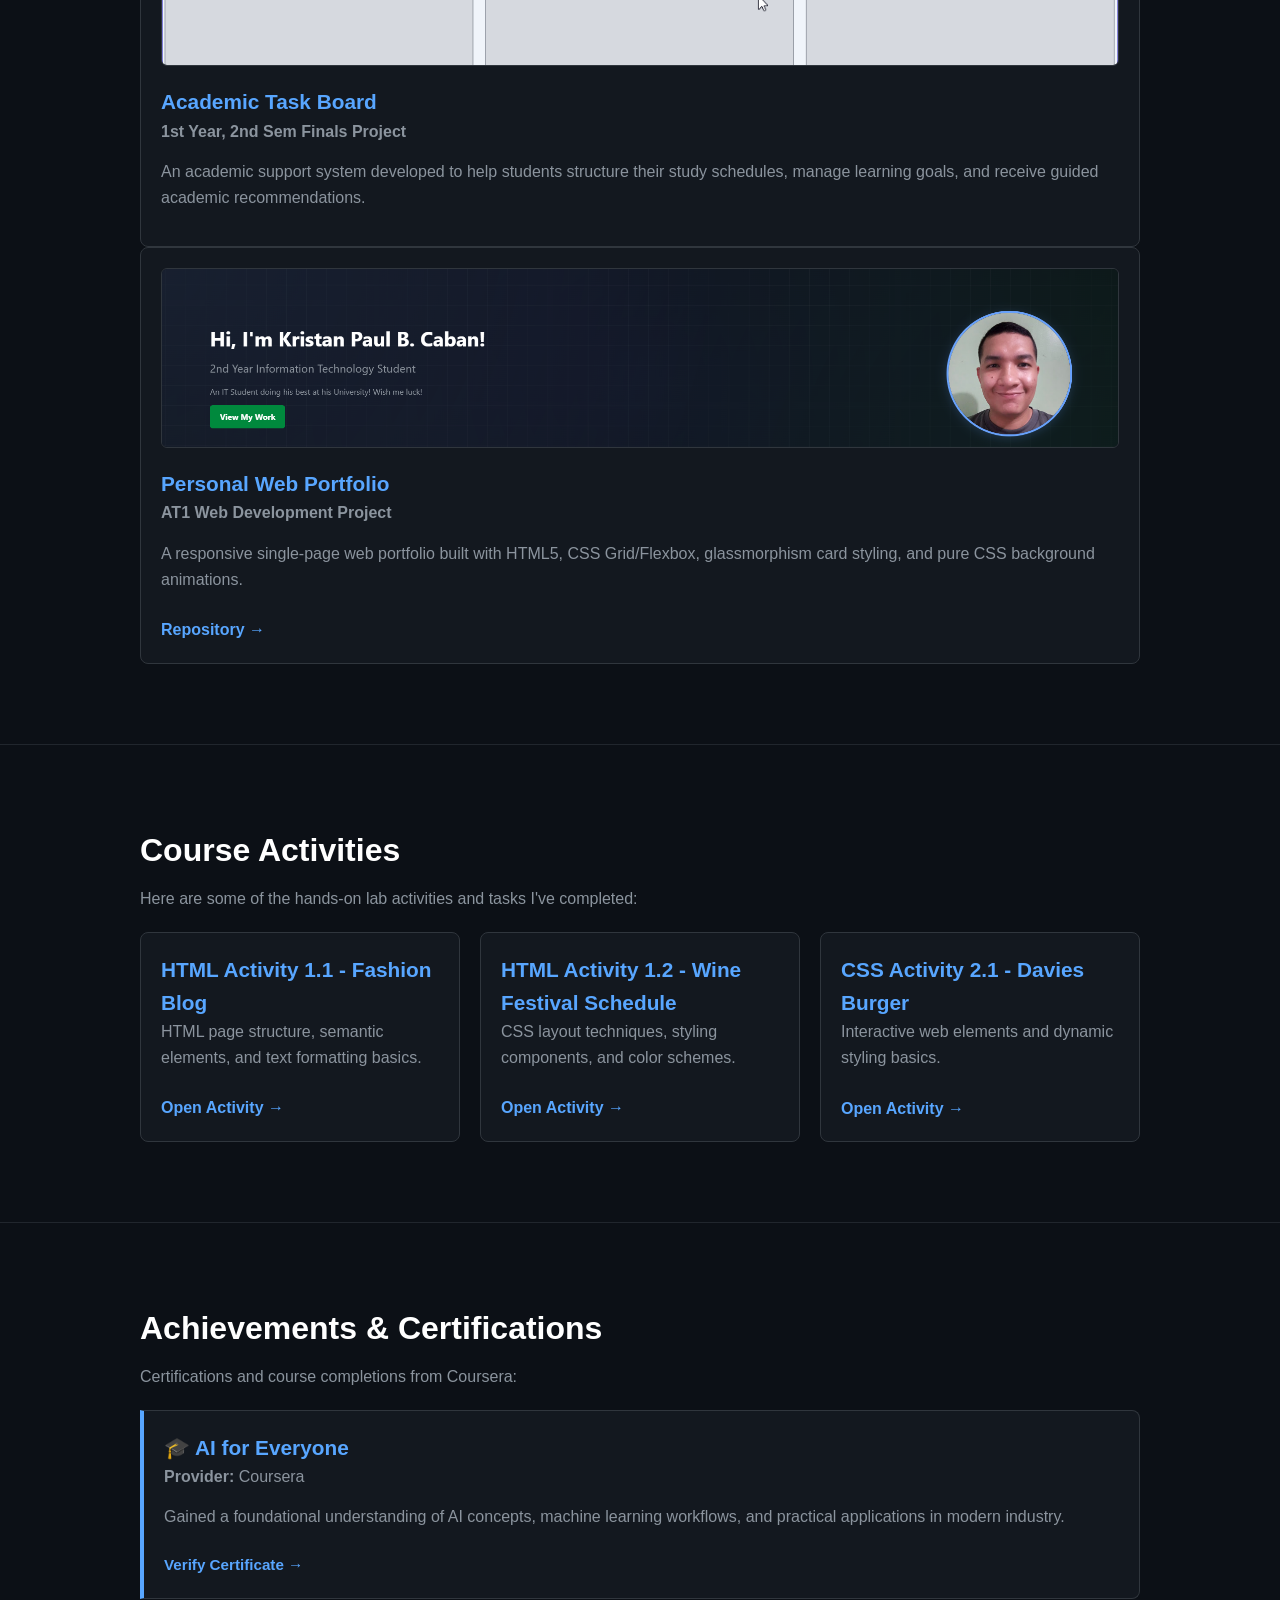
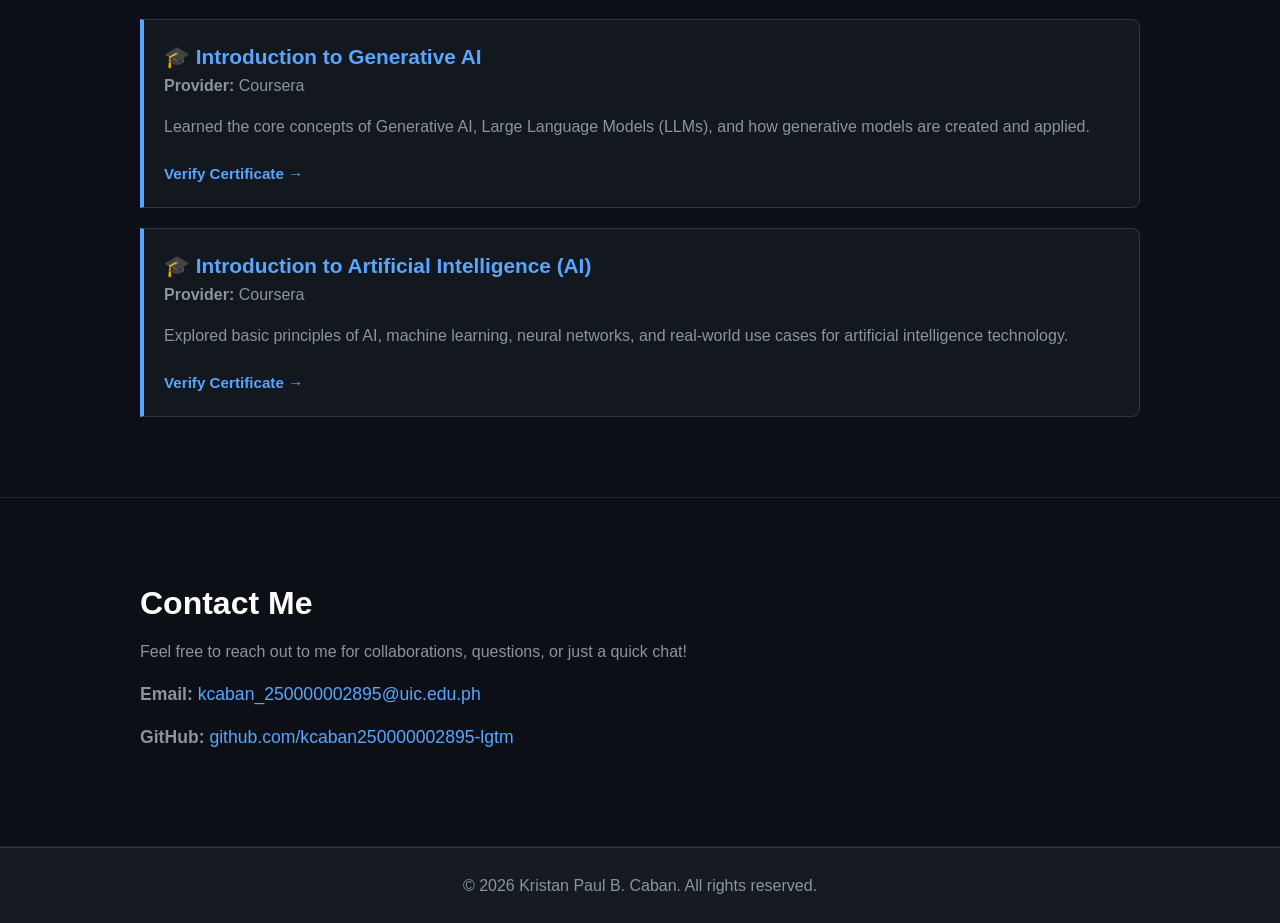
==== commit 9bdb0e7e: "Added an image to the portfolio in the projects section." ====
--- a/index.html
+++ b/index.html
@@ -72,6 +72,9 @@
       </div>
 
           <div class="card">
+            <a href="assets/image.png" target="_blank" rel="noopener noreferrer">
+            <img src="assets/image.png" alt="My Portfolio Project" class="card-img" />
+            </a>
             <h3>Personal Web Portfolio</h3>
             <p><strong>AT1 Web Development Project</strong></p>
             <p>A responsive single-page web portfolio built with HTML5, CSS Grid/Flexbox, glassmorphism card styling, and pure CSS background animations.</p>
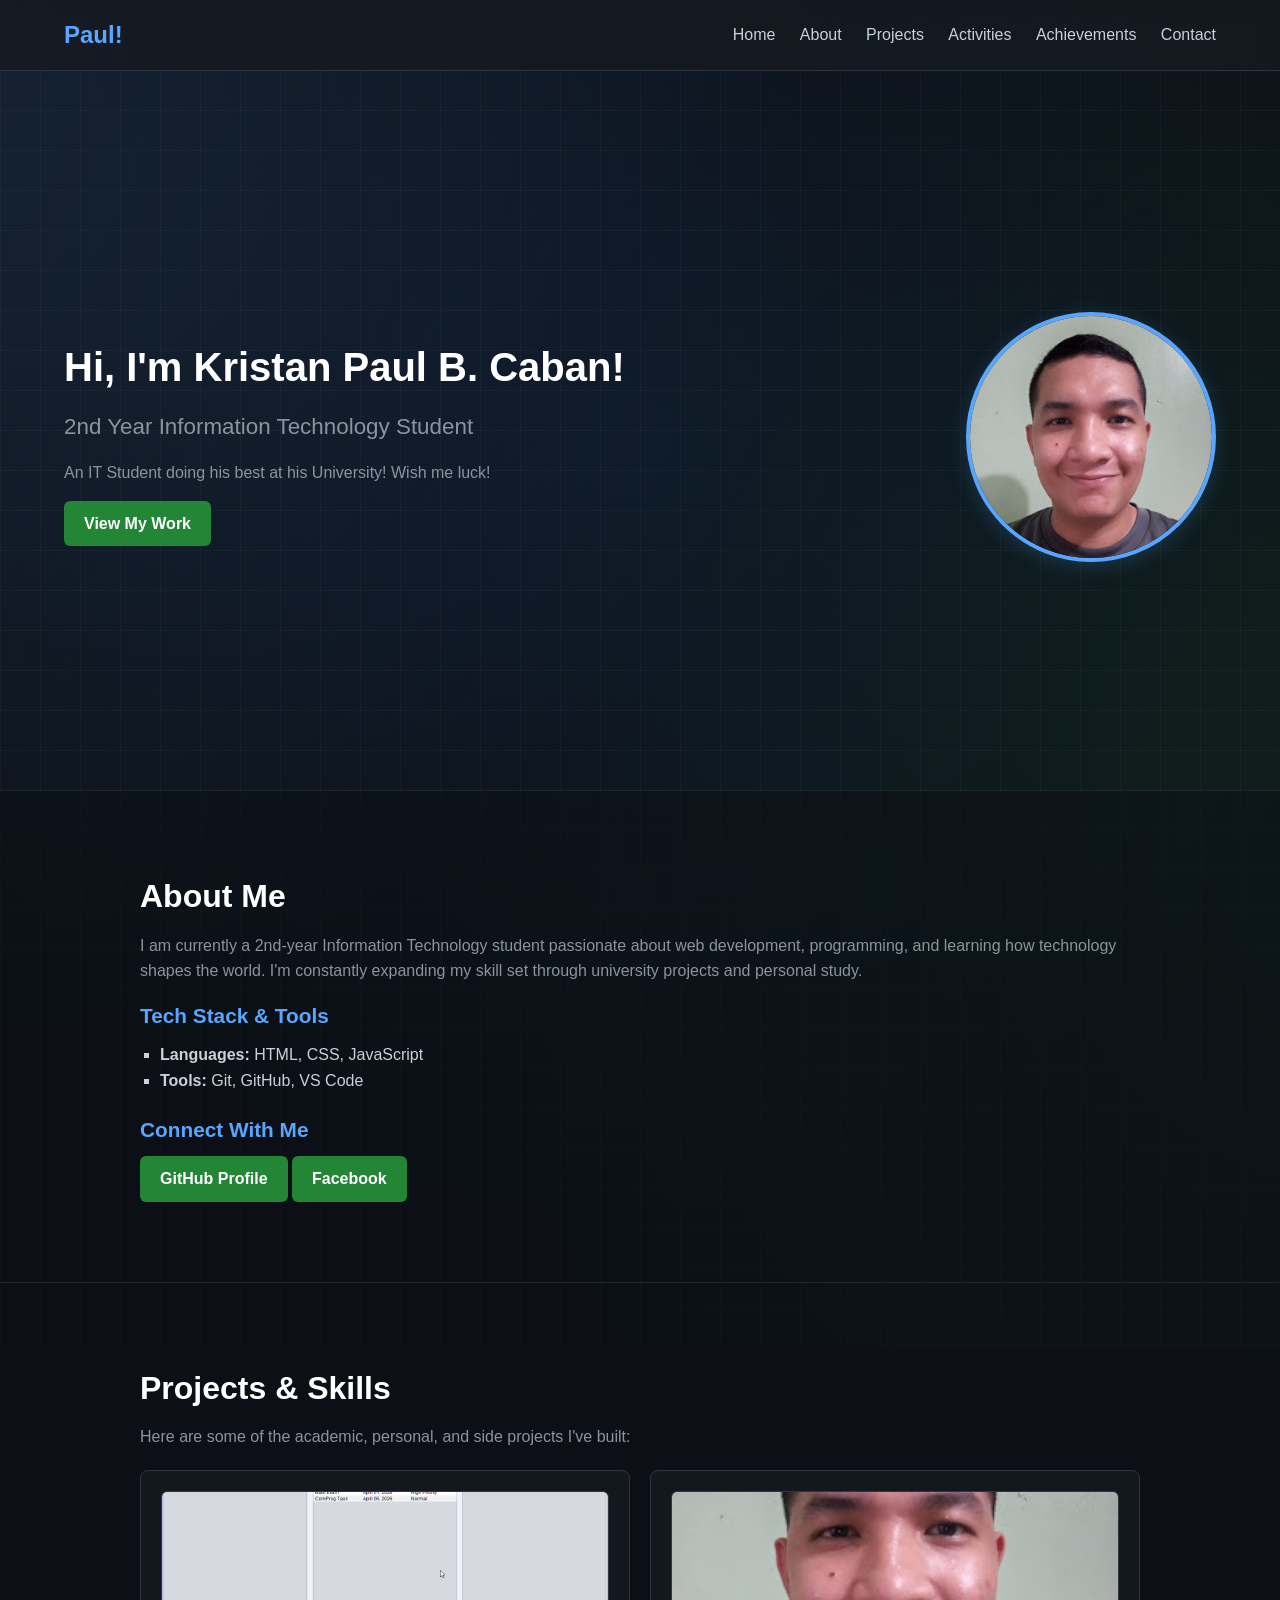
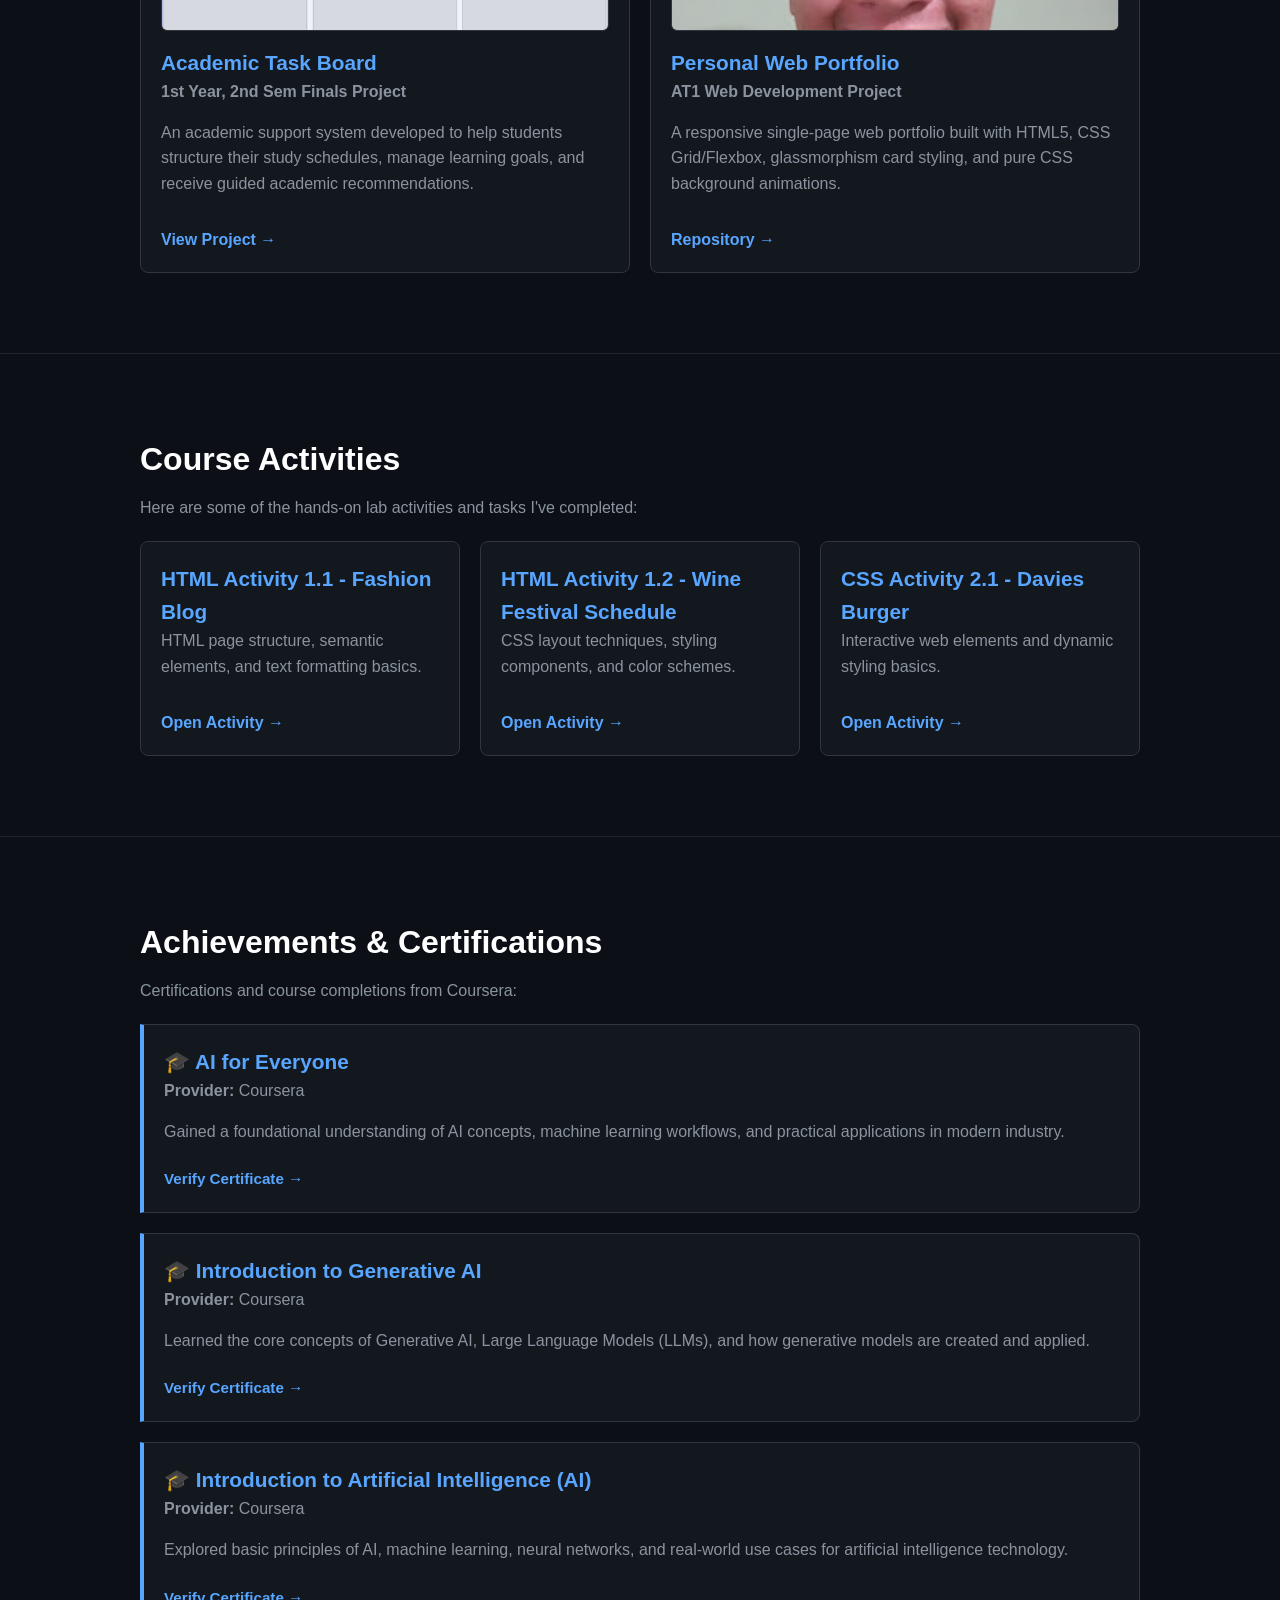
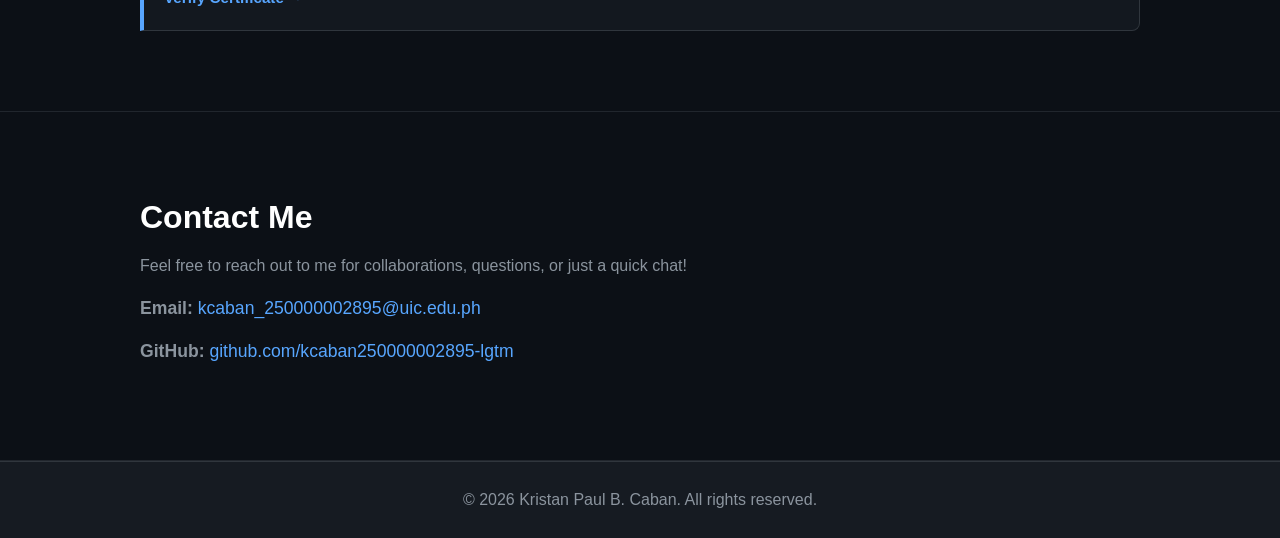
==== commit 972eaf1f: "Refactor project section layout and update card image styles for improved presentation" ====
--- a/index.html
+++ b/index.html
@@ -57,32 +57,38 @@
   </div>
 </section>
 
-    <section id="projects" class="content-section">
-      <div class="container">
-        <h2>Projects & Skills</h2>
-        <p>Here are some of the academic, personal, and side projects I've built:</p>
+<section id="projects" class="content-section">
+  <div class="container">
+    <h2>Projects & Skills</h2>
+    <p>Here are some of the academic, personal, and side projects I've built:</p>
+
+    <div class="card-grid">
+      <div class="card">
+        <div>
+          <a href="assets/java_ZqOhqrMocG.png" target="_blank" rel="noopener noreferrer">
+            <img src="assets/java_ZqOhqrMocG.png" alt="Academic Task Board Preview" class="card-img" />
+          </a>
+          <h3>Academic Task Board</h3>
+          <p><strong>1st Year, 2nd Sem Finals Project</strong></p>
+          <p>An academic support system developed to help students structure their study schedules, manage learning goals, and receive guided academic recommendations.</p>
+        </div>
+        <a href="assets/java_ZqOhqrMocG.png" target="_blank" rel="noopener noreferrer" class="card-btn">View Project &rarr;</a>
+      </div>
 
       <div class="card">
-          <a href="assets/java_ZqOhqrMocG.png" target="_blank" rel="noopener noreferrer">
-          <img src="assets/java_ZqOhqrMocG.png" alt="Academic Task Board Preview" class="card-img" />
-        </a>
-        <h3>Academic Task Board</h3>
-          <p><strong>1st Year, 2nd Sem Finals Project</strong></p>
-          <p>An academic support system developed to help students structure their study schedules, manage learning goals, and receive guided academic recommendations.</p>
+        <div>
+          <a href="https://github.com/kcaban250000002895-lgtm/kcaban250000002895-lgtm.github.io" target="_blank" rel="noopener noreferrer">
+            <img src="assets/unnamed.jpg" alt="Personal Web Portfolio Preview" class="card-img" />
+          </a>
+          <h3>Personal Web Portfolio</h3>
+          <p><strong>AT1 Web Development Project</strong></p>
+          <p>A responsive single-page web portfolio built with HTML5, CSS Grid/Flexbox, glassmorphism card styling, and pure CSS background animations.</p>
+        </div>
+        <a href="https://github.com/kcaban250000002895-lgtm/kcaban250000002895-lgtm.github.io" target="_blank" rel="noopener noreferrer" class="card-btn">Repository &rarr;</a>
       </div>
-
-          <div class="card">
-            <a href="assets/image.png" target="_blank" rel="noopener noreferrer">
-            <img src="assets/image.png" alt="My Portfolio Project" class="card-img" />
-            </a>
-            <h3>Personal Web Portfolio</h3>
-            <p><strong>AT1 Web Development Project</strong></p>
-            <p>A responsive single-page web portfolio built with HTML5, CSS Grid/Flexbox, glassmorphism card styling, and pure CSS background animations.</p>
-            <a href="https://github.com/kcaban250000002895-lgtm/kcaban250000002895-lgtm.github.io" target="_blank" rel="noopener noreferrer" class="card-btn">Repository &rarr;</a>
-          </div>
-        </div>
-      </div>
-    </section>
+    </div>
+  </div>
+</section>
 
     <section id="activities" class="content-section">
       <div class="container">
--- a/assets/style.css
+++ b/assets/style.css
@@ -181,6 +181,9 @@
   padding: 20px;
   background-color: rgba(22, 27, 34, 0.85);
   backdrop-filter: blur(5px);
+  display: flex;
+  flex-direction: column;
+  justify-content: space-between; 
   transition: transform 0.2s ease, box-shadow 0.2s ease, border-color 0.2s ease;
 }
 
@@ -190,26 +193,31 @@
   box-shadow: 0 4px 16px rgba(88, 166, 255, 0.15);
 }
 
+.card-img {
+  width: 100%;
+  height: 140px;           
+  object-fit: cover;       
+  border-radius: 6px;
+  border: 1px solid #30363d;
+  margin-bottom: 15px;
+  display: block;
+  transition: opacity 0.2s ease;
+}
+
+.card-img:hover {
+  opacity: 0.85;
+}
+
 .card-btn {
   display: inline-block;
-  margin-top: 10px;
+  margin-top: 15px;
   text-decoration: none;
   font-weight: bold;
   color: #58a6ff;
 }
 
-.card-img {
-  width: 100%;
-  height: 180px;
-  object-fit: cover;
-  border-radius: 6px;
-  margin-bottom: 12px;
-  border: 1px solid #30363d;
-  transition: opacity 0.2s ease;
-}
-
-.card-img:hover {
-  opacity: 0.85;
+.card-btn:hover {
+  text-decoration: underline;
 }
 
 .achievement-list {
